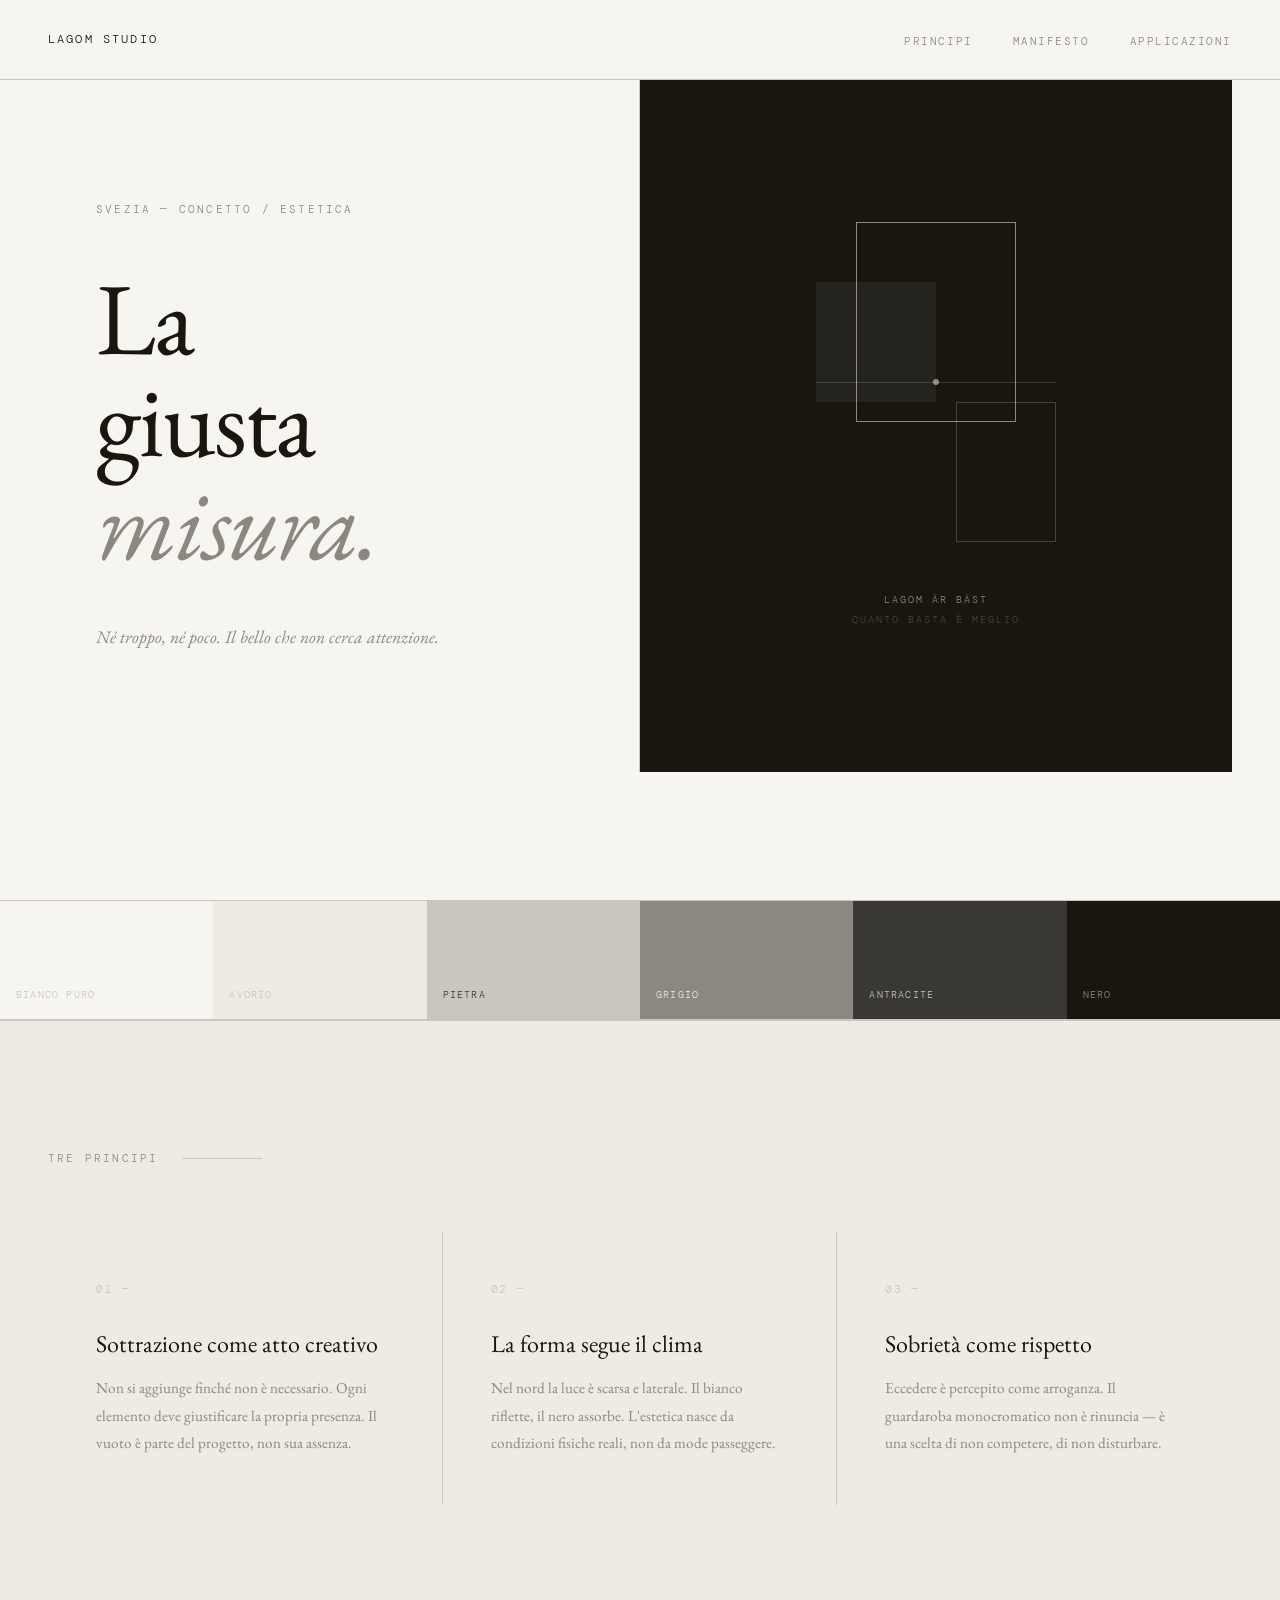
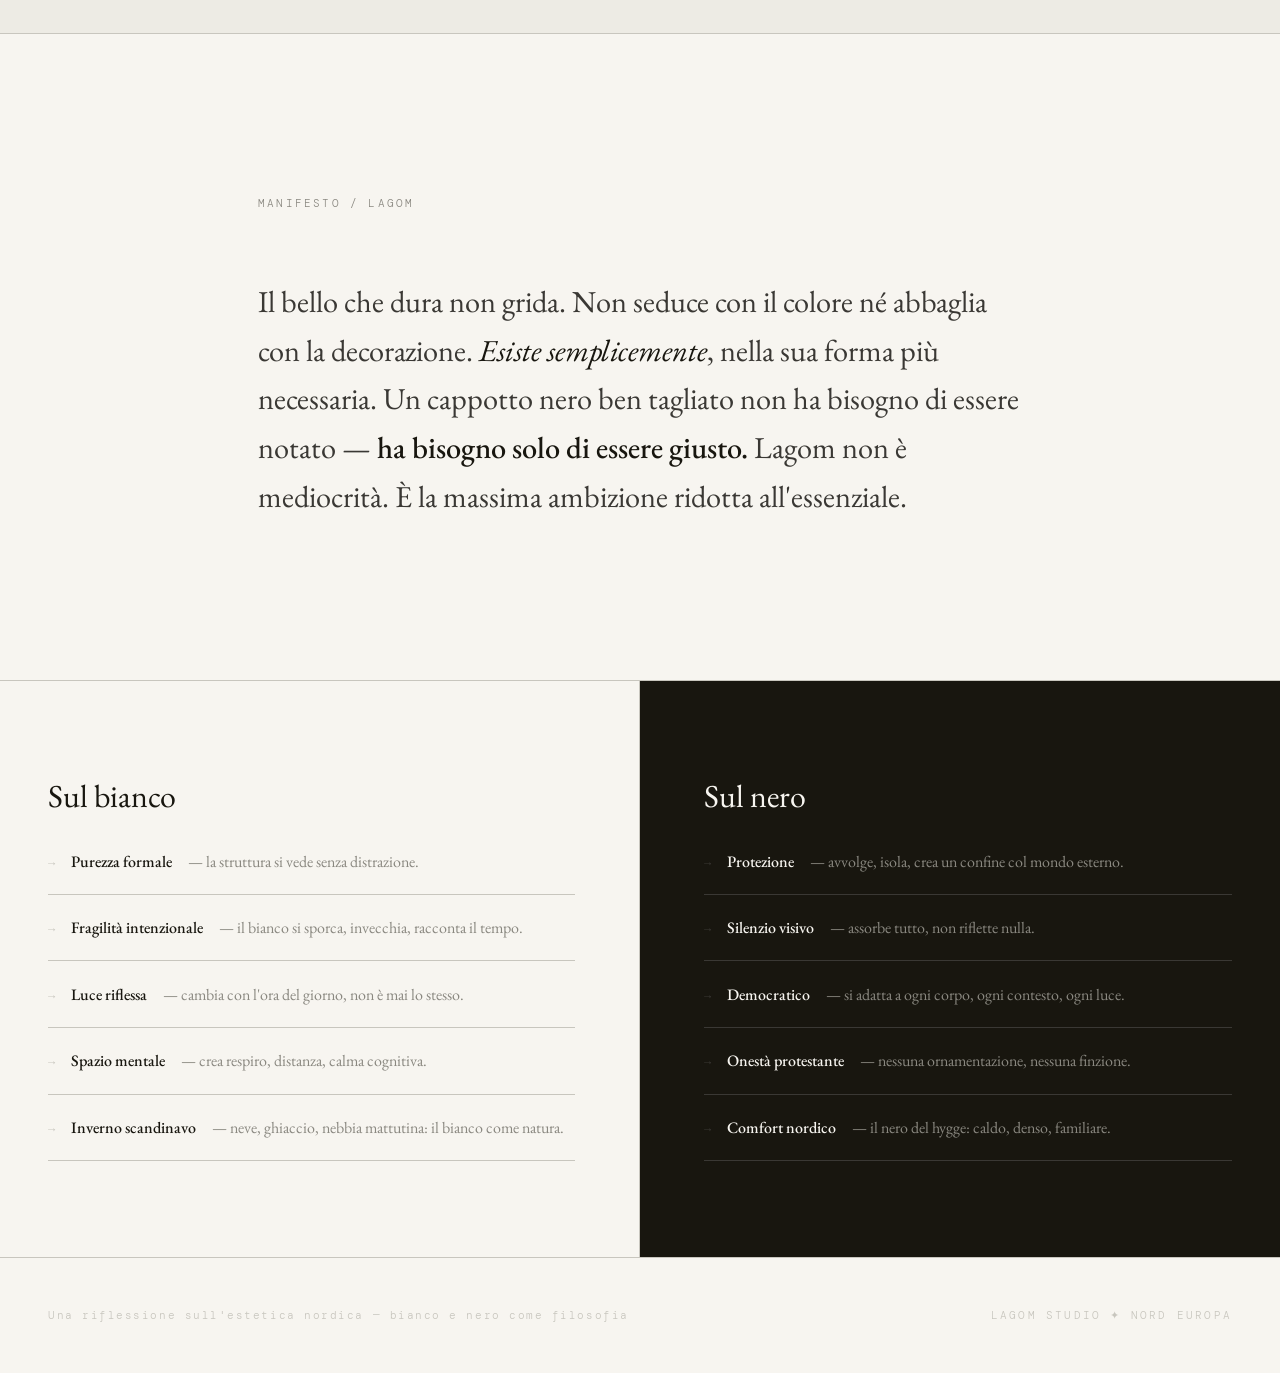
==== index.html @ 569e6249 "initial commit" ====
<!DOCTYPE html>
<html lang="sv">
<head>
  <meta charset="UTF-8">
  <meta name="viewport" content="width=device-width, initial-scale=1.0">
  <title>Lagom — Quanto basta</title>
  <link rel="preconnect" href="https://fonts.googleapis.com">
  <link rel="preconnect" href="https://fonts.gstatic.com" crossorigin>
  <link href="https://fonts.googleapis.com/css2?family=EB+Garamond:ital,wght@0,400;0,500;1,400&family=DM+Mono:wght@300;400&display=swap" rel="stylesheet">
  <link rel="stylesheet" type="text/css" href="index.css">
</head>
<body>

  <nav>
    <a href="#" class="nav-logo">Lagom Studio</a>
    <ul class="nav-links">
      <li><a href="#principi">Principi</a></li>
      <li><a href="#manifesto">Manifesto</a></li>
      <li><a href="#applicazioni">Applicazioni</a></li>
    </ul>
  </nav>

  <!-- HERO -->
  <section class="hero">
    <div class="hero-left">
      <p class="hero-label">Svezia — Concetto / Estetica</p>
      <h1 class="hero-title">
        La<br>
        giusta<br>
        <em>misura.</em>
      </h1>
      <p class="hero-subtitle">
        Né troppo, né poco. Il bello che non cerca attenzione.
      </p>
    </div>

    <div class="hero-right">
      <div class="hero-right-inner">
        <div class="geo-composition">
          <div class="geo-rect-1"></div>
          <div class="geo-rect-2"></div>
          <div class="geo-rect-3"></div>
          <div class="geo-line"></div>
          <div class="geo-dot"></div>
        </div>
        <p class="hero-quote">
          lagom är bäst<br>
          <span style="opacity:0.4">quanto basta è meglio</span>
        </p>
      </div>
    </div>
  </section>

  <!-- PALETTE -->
  <div class="palette-strip">
    <div class="palette-swatch swatch-1"><span>bianco puro</span></div>
    <div class="palette-swatch swatch-2"><span>avorio</span></div>
    <div class="palette-swatch swatch-3"><span>pietra</span></div>
    <div class="palette-swatch swatch-4"><span>grigio</span></div>
    <div class="palette-swatch swatch-5"><span>antracite</span></div>
    <div class="palette-swatch swatch-6"><span>nero</span></div>
  </div>

  <!-- PRINCIPI -->
  <section class="principi" id="principi">
    <div class="section-label">Tre principi</div>
    <div class="principi-grid">
      <div class="principio">
        <p class="principio-num">01 —</p>
        <h2 class="principio-title">Sottrazione come atto creativo</h2>
        <p class="principio-text">
          Non si aggiunge finché non è necessario. Ogni elemento deve giustificare la propria presenza.
          Il vuoto è parte del progetto, non sua assenza.
        </p>
      </div>
      <div class="principio">
        <p class="principio-num">02 —</p>
        <h2 class="principio-title">La forma segue il clima</h2>
        <p class="principio-text">
          Nel nord la luce è scarsa e laterale. Il bianco riflette, il nero assorbe.
          L'estetica nasce da condizioni fisiche reali, non da mode passeggere.
        </p>
      </div>
      <div class="principio">
        <p class="principio-num">03 —</p>
        <h2 class="principio-title">Sobrietà come rispetto</h2>
        <p class="principio-text">
          Eccedere è percepito come arroganza. Il guardaroba monocromatico non è rinuncia —
          è una scelta di non competere, di non disturbare.
        </p>
      </div>
    </div>
  </section>

  <!-- MANIFESTO -->
  <div class="manifesto" id="manifesto">
    <p class="manifesto-intro">Manifesto / Lagom</p>
    <p class="manifesto-body">
      Il bello che dura non grida. Non seduce con il colore né abbaglia con la decorazione.
      <em>Esiste semplicemente</em>, nella sua forma più necessaria. Un cappotto nero ben tagliato
      non ha bisogno di essere notato — <strong>ha bisogno solo di essere giusto.</strong>
      Lagom non è mediocrità. È la massima ambizione ridotta all'essenziale.
    </p>
  </div>

  <!-- APPLICAZIONI -->
  <div class="applicazioni" id="applicazioni">
    <div class="app-left">
      <h2 class="app-title">Sul bianco</h2>
      <ul class="app-list">
        <li><strong>Purezza formale</strong> — la struttura si vede senza distrazione.</li>
        <li><strong>Fragilità intenzionale</strong> — il bianco si sporca, invecchia, racconta il tempo.</li>
        <li><strong>Luce riflessa</strong> — cambia con l'ora del giorno, non è mai lo stesso.</li>
        <li><strong>Spazio mentale</strong> — crea respiro, distanza, calma cognitiva.</li>
        <li><strong>Inverno scandinavo</strong> — neve, ghiaccio, nebbia mattutina: il bianco come natura.</li>
      </ul>
    </div>

    <div class="app-right">
      <h2 class="app-title">Sul nero</h2>
      <ul class="app-list">
        <li><strong>Protezione</strong> — avvolge, isola, crea un confine col mondo esterno.</li>
        <li><strong>Silenzio visivo</strong> — assorbe tutto, non riflette nulla.</li>
        <li><strong>Democratico</strong> — si adatta a ogni corpo, ogni contesto, ogni luce.</li>
        <li><strong>Onestà protestante</strong> — nessuna ornamentazione, nessuna finzione.</li>
        <li><strong>Comfort nordico</strong> — il nero del hygge: caldo, denso, familiare.</li>
      </ul>
    </div>
  </div>

  <!-- FOOTER -->
  <footer>
    <span class="footer-text">Una riflessione sull'estetica nordica — bianco e nero come filosofia</span>
    <span class="footer-mark">Lagom Studio ✦ Nord Europa</span>
  </footer>

</body>
</html>
---- index.css ----
*, *::before, *::after {
  box-sizing: border-box;
  margin: 0;
  padding: 0;
}

:root {
  --white: #F7F5F0;
  --off-white: #EDEBE4;
  --light-gray: #C8C6BE;
  --mid-gray: #8A8880;
  --dark-gray: #3A3834;
  --black: #18160F;
  --serif: 'EB Garamond', Georgia, serif;
  --mono: 'DM Mono', monospace;
}

html {
  scroll-behavior: smooth;
}

body {
  background-color: var(--white);
  color: var(--black);
  font-family: var(--serif);
  font-size: 18px;
  line-height: 1.7;
  overflow-x: hidden;
}

/* ── NAVIGATION ── */
nav {
  position: fixed;
  top: 0;
  left: 0;
  right: 0;
  z-index: 100;
  display: flex;
  justify-content: space-between;
  align-items: center;
  padding: 1.5rem 3rem;
  background: var(--white);
  border-bottom: 1px solid var(--light-gray);
}

.nav-logo {
  font-family: var(--mono);
  font-size: 12px;
  font-weight: 300;
  letter-spacing: 0.18em;
  text-transform: uppercase;
  color: var(--black);
  text-decoration: none;
}

.nav-links {
  display: flex;
  gap: 2.5rem;
  list-style: none;
}

.nav-links a {
  font-family: var(--mono);
  font-size: 11px;
  font-weight: 300;
  letter-spacing: 0.14em;
  text-transform: uppercase;
  color: var(--mid-gray);
  text-decoration: none;
  transition: color 0.3s ease;
}

.nav-links a:hover {
  color: var(--black);
}

/* ── HERO ── */
.hero {
  min-height: 100vh;
  display: grid;
  grid-template-columns: 1fr 1fr;
  padding-top: 80px;
}

.hero-left {
  display: flex;
  flex-direction: column;
  justify-content: center;
  padding: 6rem 4rem 6rem 3rem;
  border-right: 1px solid var(--light-gray);
}

.hero-label {
  font-family: var(--mono);
  font-size: 11px;
  font-weight: 300;
  letter-spacing: 0.2em;
  text-transform: uppercase;
  color: var(--mid-gray);
  margin-bottom: 3rem;
}

.hero-title {
  font-size: clamp(4rem, 8vw, 7rem);
  font-weight: 400;
  line-height: 1.0;
  letter-spacing: -0.02em;
  color: var(--black);
  margin-bottom: 1rem;
}

.hero-title em {
  font-style: italic;
  color: var(--mid-gray);
}

.hero-subtitle {
  font-size: 1.1rem;
  color: var(--mid-gray);
  margin-top: 2rem;
  max-width: 360px;
  font-style: italic;
}

.hero-right {
  position: relative;
  background: var(--black);
  display: flex;
  align-items: center;
  justify-content: center;
  overflow: hidden;
}

.hero-right-inner {
  display: flex;
  flex-direction: column;
  align-items: center;
  justify-content: center;
  gap: 3rem;
  z-index: 2;
}

/* Abstract geometric composition — bianco su nero */
.geo-composition {
  position: relative;
  width: 240px;
  height: 320px;
}

.geo-rect-1 {
  position: absolute;
  top: 0; left: 40px;
  width: 160px; height: 200px;
  border: 1px solid var(--mid-gray);
}

.geo-rect-2 {
  position: absolute;
  top: 60px; left: 0;
  width: 120px; height: 120px;
  background: var(--white);
  opacity: 0.06;
}

.geo-rect-3 {
  position: absolute;
  bottom: 0; right: 0;
  width: 100px; height: 140px;
  border: 1px solid rgba(247,245,240,0.2);
}

.geo-line {
  position: absolute;
  top: 50%; left: 0; right: 0;
  height: 1px;
  background: rgba(247,245,240,0.15);
}

.geo-dot {
  position: absolute;
  top: 50%; left: 50%;
  transform: translate(-50%, -50%);
  width: 6px; height: 6px;
  border-radius: 50%;
  background: var(--white);
  opacity: 0.5;
}

.hero-quote {
  font-family: var(--mono);
  font-size: 10px;
  font-weight: 300;
  letter-spacing: 0.2em;
  text-transform: uppercase;
  color: var(--mid-gray);
  text-align: center;
  line-height: 2;
}

/* ── SECTION BASE ── */
section {
  padding: 8rem 3rem;
}

.section-label {
  font-family: var(--mono);
  font-size: 11px;
  font-weight: 300;
  letter-spacing: 0.2em;
  text-transform: uppercase;
  color: var(--mid-gray);
  margin-bottom: 4rem;
  display: flex;
  align-items: center;
  gap: 1.5rem;
}

.section-label::after {
  content: '';
  flex: 1;
  height: 1px;
  background: var(--light-gray);
  max-width: 80px;
}

/* ── PRINCIPI ── */
.principi {
  background: var(--off-white);
  border-top: 1px solid var(--light-gray);
  border-bottom: 1px solid var(--light-gray);
}

.principi-grid {
  display: grid;
  grid-template-columns: repeat(3, 1fr);
  gap: 0;
}

.principio {
  padding: 3rem;
  border-right: 1px solid var(--light-gray);
  transition: background 0.4s ease;
}

.principio:last-child {
  border-right: none;
}

.principio:hover {
  background: var(--white);
}

.principio-num {
  font-family: var(--mono);
  font-size: 11px;
  font-weight: 300;
  color: var(--light-gray);
  letter-spacing: 0.15em;
  margin-bottom: 2rem;
}

.principio-title {
  font-size: 1.5rem;
  font-weight: 400;
  color: var(--black);
  margin-bottom: 1rem;
  line-height: 1.2;
}

.principio-text {
  font-size: 0.95rem;
  color: var(--mid-gray);
  line-height: 1.8;
}

/* ── MANIFESTO ── */
.manifesto {
  max-width: 860px;
  margin: 0 auto;
  padding: 10rem 3rem;
}

.manifesto-intro {
  font-family: var(--mono);
  font-size: 11px;
  font-weight: 300;
  letter-spacing: 0.2em;
  text-transform: uppercase;
  color: var(--mid-gray);
  margin-bottom: 4rem;
}

.manifesto-body {
  font-size: clamp(1.3rem, 2.5vw, 1.9rem);
  font-weight: 400;
  line-height: 1.6;
  color: var(--dark-gray);
}

.manifesto-body em {
  font-style: italic;
  color: var(--black);
}

.manifesto-body strong {
  font-weight: 500;
  color: var(--black);
}

/* ── PALETTE STRIP ── */
.palette-strip {
  display: flex;
  height: 120px;
  border-top: 1px solid var(--light-gray);
  border-bottom: 1px solid var(--light-gray);
}

.palette-swatch {
  flex: 1;
  display: flex;
  align-items: flex-end;
  padding: 1rem;
  position: relative;
  overflow: hidden;
}

.palette-swatch span {
  font-family: var(--mono);
  font-size: 10px;
  font-weight: 300;
  letter-spacing: 0.12em;
  text-transform: uppercase;
}

.swatch-1 { background: var(--white); }
.swatch-1 span { color: var(--light-gray); }

.swatch-2 { background: var(--off-white); }
.swatch-2 span { color: var(--light-gray); }

.swatch-3 { background: var(--light-gray); }
.swatch-3 span { color: var(--dark-gray); }

.swatch-4 { background: var(--mid-gray); }
.swatch-4 span { color: var(--off-white); }

.swatch-5 { background: var(--dark-gray); }
.swatch-5 span { color: var(--light-gray); }

.swatch-6 { background: var(--black); }
.swatch-6 span { color: var(--mid-gray); }

/* ── APPLICAZIONI ── */
.applicazioni {
  display: grid;
  grid-template-columns: 1fr 1fr;
  gap: 0;
  border-top: 1px solid var(--light-gray);
}

.app-left {
  padding: 6rem 4rem 6rem 3rem;
  border-right: 1px solid var(--light-gray);
}

.app-right {
  padding: 6rem 3rem 6rem 4rem;
  background: var(--black);
  color: var(--white);
}

.app-title {
  font-size: 2rem;
  font-weight: 400;
  margin-bottom: 2rem;
  line-height: 1.2;
}

.app-right .app-title {
  color: var(--white);
}

.app-list {
  list-style: none;
  display: flex;
  flex-direction: column;
  gap: 1.2rem;
}

.app-list li {
  display: flex;
  align-items: baseline;
  gap: 1rem;
  font-size: 1rem;
  color: var(--mid-gray);
  padding-bottom: 1.2rem;
  border-bottom: 1px solid var(--light-gray);
}

.app-right .app-list li {
  color: var(--mid-gray);
  border-bottom-color: var(--dark-gray);
}

.app-list li::before {
  content: '→';
  font-family: var(--mono);
  font-size: 12px;
  font-weight: 300;
  color: var(--light-gray);
  flex-shrink: 0;
}

.app-right .app-list li::before {
  color: var(--dark-gray);
}

.app-list li strong {
  color: var(--black);
  font-weight: 500;
}

.app-right .app-list li strong {
  color: var(--white);
}

/* ── FOOTER ── */
footer {
  padding: 3rem;
  border-top: 1px solid var(--light-gray);
  display: flex;
  justify-content: space-between;
  align-items: center;
}

.footer-text {
  font-family: var(--mono);
  font-size: 11px;
  font-weight: 300;
  letter-spacing: 0.14em;
  color: var(--light-gray);
}

.footer-mark {
  font-family: var(--mono);
  font-size: 11px;
  font-weight: 300;
  letter-spacing: 0.2em;
  text-transform: uppercase;
  color: var(--light-gray);
}

/* ── ANIMAZIONI ── */
@keyframes fadeUp {
  from { opacity: 0; transform: translateY(24px); }
  to   { opacity: 1; transform: translateY(0); }
}

.hero-label   { animation: fadeUp 0.8s ease both; animation-delay: 0.1s; }
.hero-title   { animation: fadeUp 0.8s ease both; animation-delay: 0.25s; }
.hero-subtitle{ animation: fadeUp 0.8s ease both; animation-delay: 0.4s; }
.geo-composition { animation: fadeUp 1s ease both; animation-delay: 0.3s; }
.hero-quote   { animation: fadeUp 0.8s ease both; animation-delay: 0.5s; }

/* ── RESPONSIVE ── */
@media (max-width: 768px) {
  nav { padding: 1.2rem 1.5rem; }
  .nav-links { display: none; }
  .hero { grid-template-columns: 1fr; min-height: auto; }
  .hero-left { padding: 4rem 1.5rem; border-right: none; border-bottom: 1px solid var(--light-gray); }
  .hero-right { min-height: 50vh; }
  .principi-grid { grid-template-columns: 1fr; }
  .principio { border-right: none; border-bottom: 1px solid var(--light-gray); }
  .applicazioni { grid-template-columns: 1fr; }
  .app-left { border-right: none; border-bottom: 1px solid var(--dark-gray); padding: 4rem 1.5rem; }
  .app-right { padding: 4rem 1.5rem; }
  section { padding: 5rem 1.5rem; }
  .manifesto { padding: 6rem 1.5rem; }
  footer { flex-direction: column; gap: 1rem; text-align: center; padding: 2rem 1.5rem; }
}
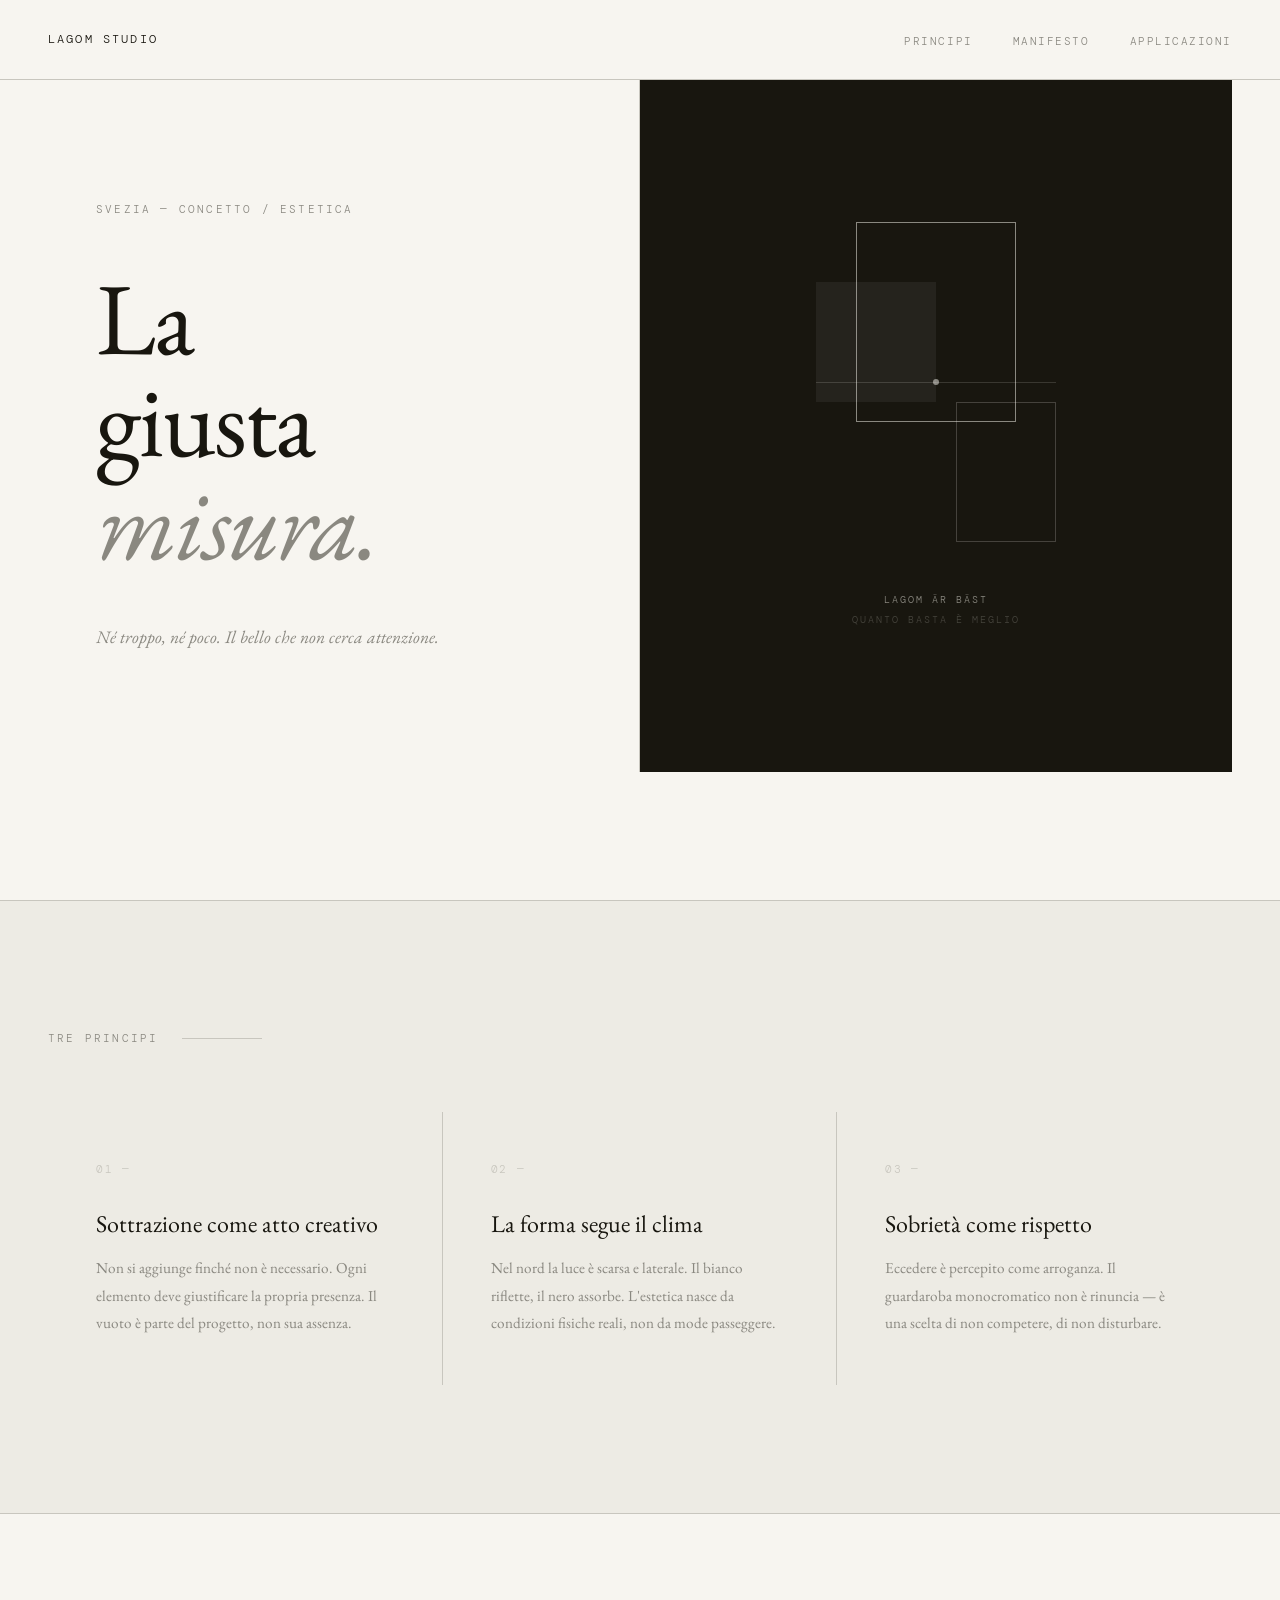
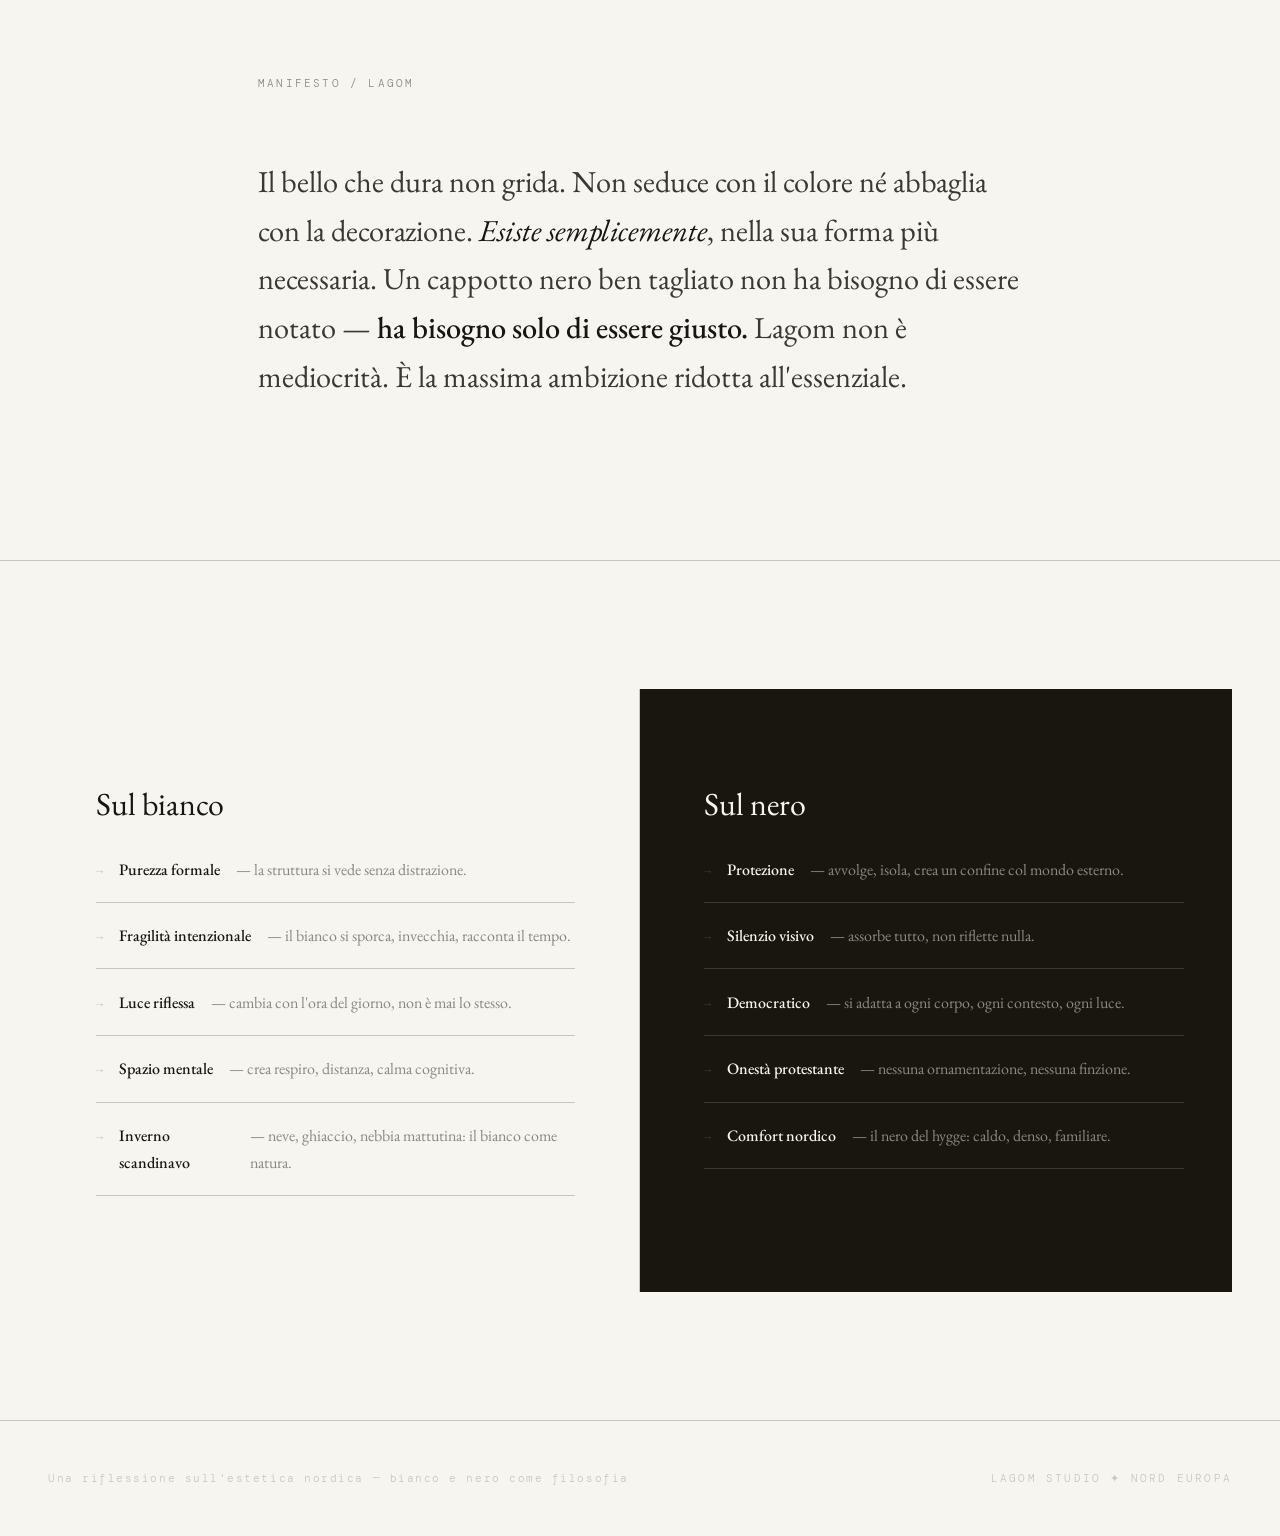
==== commit 6a5b5498: "add semantic tags" ====
--- a/index.html
+++ b/index.html
@@ -10,7 +10,7 @@
   <link rel="stylesheet" type="text/css" href="index.css">
 </head>
 <body>
-
+  <!-- navigation -->
   <nav>
     <a href="#" class="nav-logo">Lagom Studio</a>
     <ul class="nav-links">
@@ -20,113 +20,105 @@
     </ul>
   </nav>
 
-  <!-- HERO -->
-  <section class="hero">
-    <div class="hero-left">
-      <p class="hero-label">Svezia — Concetto / Estetica</p>
-      <h1 class="hero-title">
-        La<br>
-        giusta<br>
-        <em>misura.</em>
-      </h1>
-      <p class="hero-subtitle">
-        Né troppo, né poco. Il bello che non cerca attenzione.
-      </p>
-    </div>
-
-    <div class="hero-right">
-      <div class="hero-right-inner">
-        <div class="geo-composition">
-          <div class="geo-rect-1"></div>
-          <div class="geo-rect-2"></div>
-          <div class="geo-rect-3"></div>
-          <div class="geo-line"></div>
-          <div class="geo-dot"></div>
-        </div>
-        <p class="hero-quote">
-          lagom är bäst<br>
-          <span style="opacity:0.4">quanto basta è meglio</span>
+  <main>
+    <!-- hero -->
+    <section class="hero">
+      <div class="hero-left">
+        <p class="hero-label">Svezia — Concetto / Estetica</p>
+        <h1 class="hero-title">
+          La<br>
+          giusta<br>
+          <em>misura.</em>
+        </h1>
+        <p class="hero-subtitle">
+          Né troppo, né poco. Il bello che non cerca attenzione.
         </p>
       </div>
-    </div>
-  </section>
 
-  <!-- PALETTE -->
-  <div class="palette-strip">
-    <div class="palette-swatch swatch-1"><span>bianco puro</span></div>
-    <div class="palette-swatch swatch-2"><span>avorio</span></div>
-    <div class="palette-swatch swatch-3"><span>pietra</span></div>
-    <div class="palette-swatch swatch-4"><span>grigio</span></div>
-    <div class="palette-swatch swatch-5"><span>antracite</span></div>
-    <div class="palette-swatch swatch-6"><span>nero</span></div>
-  </div>
+      <div class="hero-right">
+        <div class="hero-right-inner">
+          <div class="geo-composition">
+            <div class="geo-rect-1"></div>
+            <div class="geo-rect-2"></div>
+            <div class="geo-rect-3"></div>
+            <div class="geo-line"></div>
+            <div class="geo-dot"></div>
+          </div>
+          <p class="hero-quote">
+            lagom är bäst<br>
+            <span style="opacity:0.4">quanto basta è meglio</span>
+          </p>
+        </div>
+      </div>
+    </section>
 
-  <!-- PRINCIPI -->
-  <section class="principi" id="principi">
-    <div class="section-label">Tre principi</div>
-    <div class="principi-grid">
-      <div class="principio">
-        <p class="principio-num">01 —</p>
-        <h2 class="principio-title">Sottrazione come atto creativo</h2>
-        <p class="principio-text">
-          Non si aggiunge finché non è necessario. Ogni elemento deve giustificare la propria presenza.
-          Il vuoto è parte del progetto, non sua assenza.
-        </p>
+    <!-- PRINCIPI -->
+    <section class="principi" id="principi">
+      <div class="section-label">Tre principi</div>
+      <div class="principi-grid">
+        <div class="principio">
+          <p class="principio-num">01 —</p>
+          <h2 class="principio-title">Sottrazione come atto creativo</h2>
+          <p class="principio-text">
+            Non si aggiunge finché non è necessario. Ogni elemento deve giustificare la propria presenza.
+            Il vuoto è parte del progetto, non sua assenza.
+          </p>
+        </div>
+        <div class="principio">
+          <p class="principio-num">02 —</p>
+          <h2 class="principio-title">La forma segue il clima</h2>
+          <p class="principio-text">
+            Nel nord la luce è scarsa e laterale. Il bianco riflette, il nero assorbe.
+            L'estetica nasce da condizioni fisiche reali, non da mode passeggere.
+          </p>
+        </div>
+        <div class="principio">
+          <p class="principio-num">03 —</p>
+          <h2 class="principio-title">Sobrietà come rispetto</h2>
+          <p class="principio-text">
+            Eccedere è percepito come arroganza. Il guardaroba monocromatico non è rinuncia —
+            è una scelta di non competere, di non disturbare.
+          </p>
+        </div>
       </div>
-      <div class="principio">
-        <p class="principio-num">02 —</p>
-        <h2 class="principio-title">La forma segue il clima</h2>
-        <p class="principio-text">
-          Nel nord la luce è scarsa e laterale. Il bianco riflette, il nero assorbe.
-          L'estetica nasce da condizioni fisiche reali, non da mode passeggere.
-        </p>
+    </section>
+
+    <!-- MANIFESTO -->
+    <section class="manifesto" id="manifesto">
+      <p class="manifesto-intro">Manifesto / Lagom</p>
+      <p class="manifesto-body">
+        Il bello che dura non grida. Non seduce con il colore né abbaglia con la decorazione.
+        <em>Esiste semplicemente</em>, nella sua forma più necessaria. Un cappotto nero ben tagliato
+        non ha bisogno di essere notato — <strong>ha bisogno solo di essere giusto.</strong>
+        Lagom non è mediocrità. È la massima ambizione ridotta all'essenziale.
+      </p>
+    </section>
+
+    <!-- APPLICAZIONI -->
+    <section class="applicazioni" id="applicazioni">
+      <div class="app-left">
+        <h2 class="app-title">Sul bianco</h2>
+        <ul class="app-list">
+          <li><strong>Purezza formale</strong> — la struttura si vede senza distrazione.</li>
+          <li><strong>Fragilità intenzionale</strong> — il bianco si sporca, invecchia, racconta il tempo.</li>
+          <li><strong>Luce riflessa</strong> — cambia con l'ora del giorno, non è mai lo stesso.</li>
+          <li><strong>Spazio mentale</strong> — crea respiro, distanza, calma cognitiva.</li>
+          <li><strong>Inverno scandinavo</strong> — neve, ghiaccio, nebbia mattutina: il bianco come natura.</li>
+        </ul>
       </div>
-      <div class="principio">
-        <p class="principio-num">03 —</p>
-        <h2 class="principio-title">Sobrietà come rispetto</h2>
-        <p class="principio-text">
-          Eccedere è percepito come arroganza. Il guardaroba monocromatico non è rinuncia —
-          è una scelta di non competere, di non disturbare.
-        </p>
+
+      <div class="app-right">
+        <h2 class="app-title">Sul nero</h2>
+        <ul class="app-list">
+          <li><strong>Protezione</strong> — avvolge, isola, crea un confine col mondo esterno.</li>
+          <li><strong>Silenzio visivo</strong> — assorbe tutto, non riflette nulla.</li>
+          <li><strong>Democratico</strong> — si adatta a ogni corpo, ogni contesto, ogni luce.</li>
+          <li><strong>Onestà protestante</strong> — nessuna ornamentazione, nessuna finzione.</li>
+          <li><strong>Comfort nordico</strong> — il nero del hygge: caldo, denso, familiare.</li>
+        </ul>
       </div>
-    </div>
-  </section>
-
-  <!-- MANIFESTO -->
-  <div class="manifesto" id="manifesto">
-    <p class="manifesto-intro">Manifesto / Lagom</p>
-    <p class="manifesto-body">
-      Il bello che dura non grida. Non seduce con il colore né abbaglia con la decorazione.
-      <em>Esiste semplicemente</em>, nella sua forma più necessaria. Un cappotto nero ben tagliato
-      non ha bisogno di essere notato — <strong>ha bisogno solo di essere giusto.</strong>
-      Lagom non è mediocrità. È la massima ambizione ridotta all'essenziale.
-    </p>
-  </div>
-
-  <!-- APPLICAZIONI -->
-  <div class="applicazioni" id="applicazioni">
-    <div class="app-left">
-      <h2 class="app-title">Sul bianco</h2>
-      <ul class="app-list">
-        <li><strong>Purezza formale</strong> — la struttura si vede senza distrazione.</li>
-        <li><strong>Fragilità intenzionale</strong> — il bianco si sporca, invecchia, racconta il tempo.</li>
-        <li><strong>Luce riflessa</strong> — cambia con l'ora del giorno, non è mai lo stesso.</li>
-        <li><strong>Spazio mentale</strong> — crea respiro, distanza, calma cognitiva.</li>
-        <li><strong>Inverno scandinavo</strong> — neve, ghiaccio, nebbia mattutina: il bianco come natura.</li>
-      </ul>
-    </div>
-
-    <div class="app-right">
-      <h2 class="app-title">Sul nero</h2>
-      <ul class="app-list">
-        <li><strong>Protezione</strong> — avvolge, isola, crea un confine col mondo esterno.</li>
-        <li><strong>Silenzio visivo</strong> — assorbe tutto, non riflette nulla.</li>
-        <li><strong>Democratico</strong> — si adatta a ogni corpo, ogni contesto, ogni luce.</li>
-        <li><strong>Onestà protestante</strong> — nessuna ornamentazione, nessuna finzione.</li>
-        <li><strong>Comfort nordico</strong> — il nero del hygge: caldo, denso, familiare.</li>
-      </ul>
-    </div>
-  </div>
+    </section>
+  </main>
 
   <!-- FOOTER -->
   <footer>
--- a/index.css
+++ b/index.css
@@ -307,48 +307,6 @@
   color: var(--black);
 }
 
-/* ── PALETTE STRIP ── */
-.palette-strip {
-  display: flex;
-  height: 120px;
-  border-top: 1px solid var(--light-gray);
-  border-bottom: 1px solid var(--light-gray);
-}
-
-.palette-swatch {
-  flex: 1;
-  display: flex;
-  align-items: flex-end;
-  padding: 1rem;
-  position: relative;
-  overflow: hidden;
-}
-
-.palette-swatch span {
-  font-family: var(--mono);
-  font-size: 10px;
-  font-weight: 300;
-  letter-spacing: 0.12em;
-  text-transform: uppercase;
-}
-
-.swatch-1 { background: var(--white); }
-.swatch-1 span { color: var(--light-gray); }
-
-.swatch-2 { background: var(--off-white); }
-.swatch-2 span { color: var(--light-gray); }
-
-.swatch-3 { background: var(--light-gray); }
-.swatch-3 span { color: var(--dark-gray); }
-
-.swatch-4 { background: var(--mid-gray); }
-.swatch-4 span { color: var(--off-white); }
-
-.swatch-5 { background: var(--dark-gray); }
-.swatch-5 span { color: var(--light-gray); }
-
-.swatch-6 { background: var(--black); }
-.swatch-6 span { color: var(--mid-gray); }
 
 /* ── APPLICAZIONI ── */
 .applicazioni {
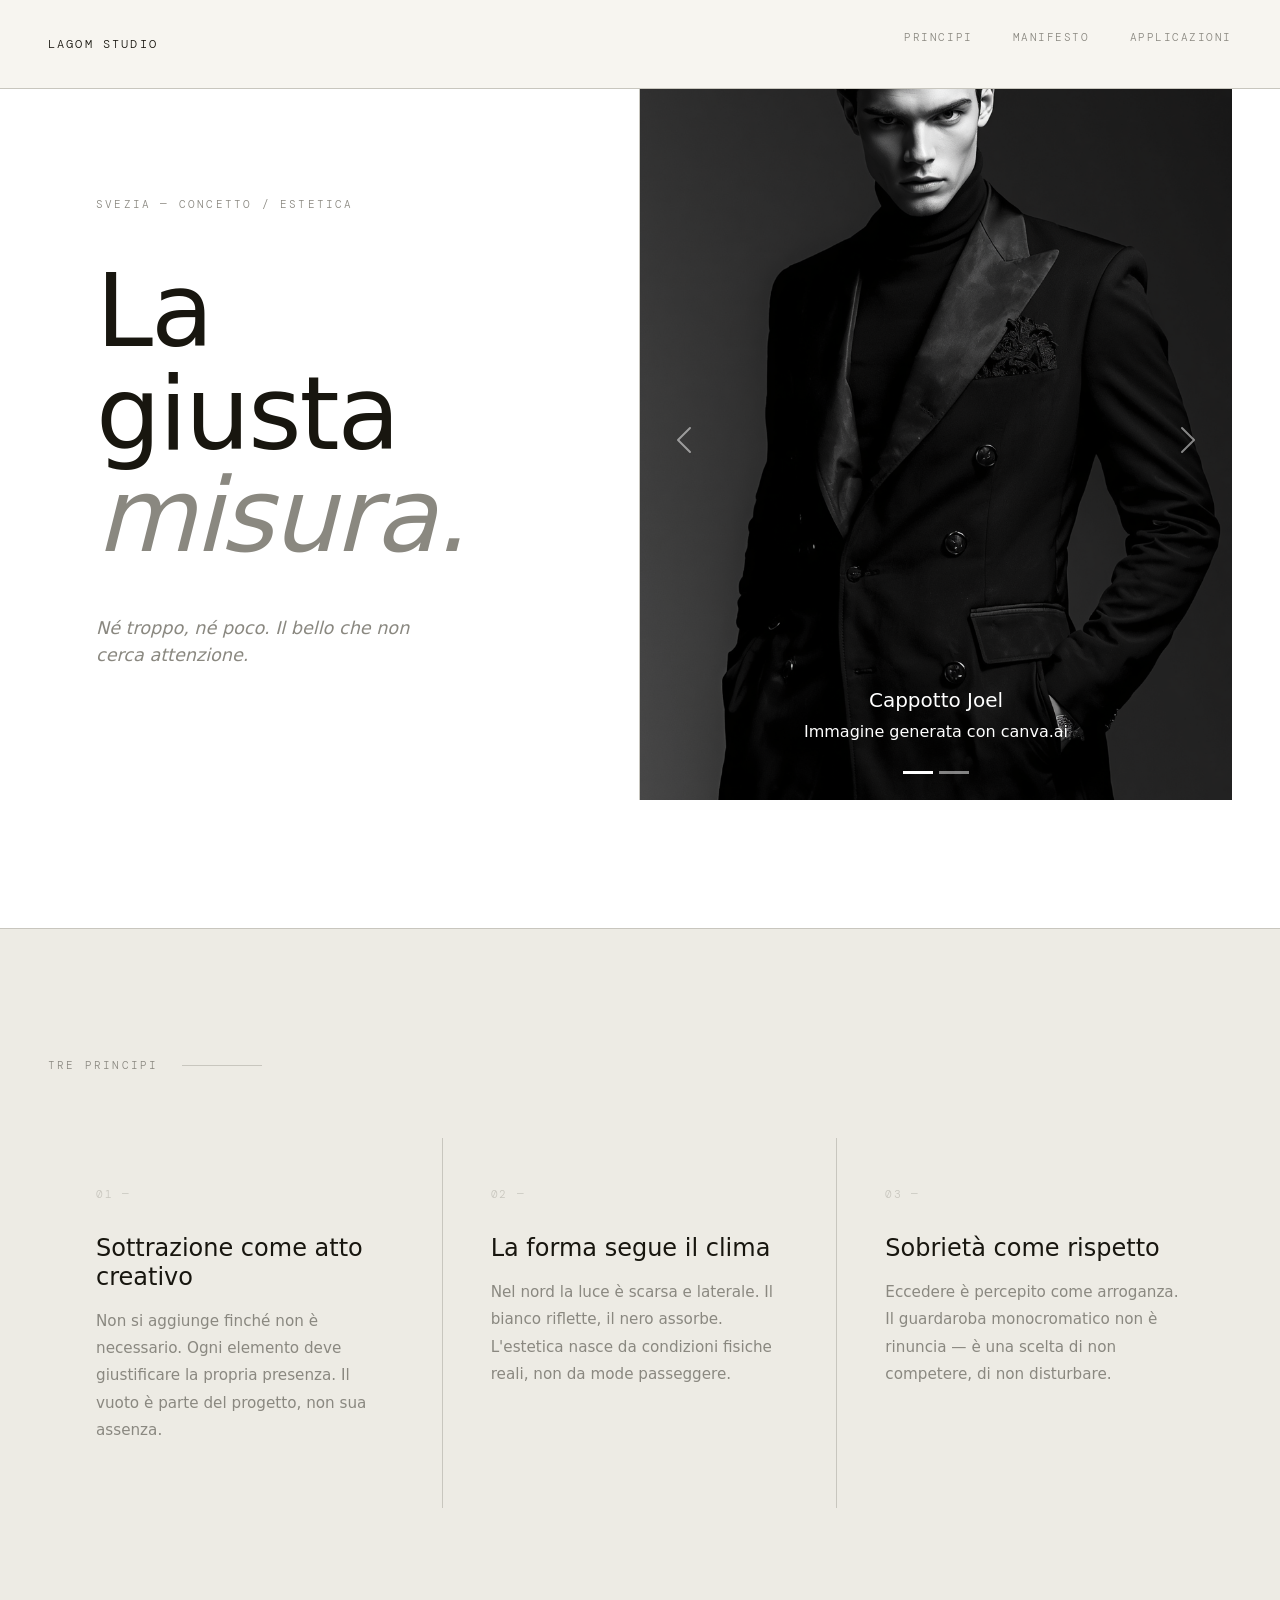
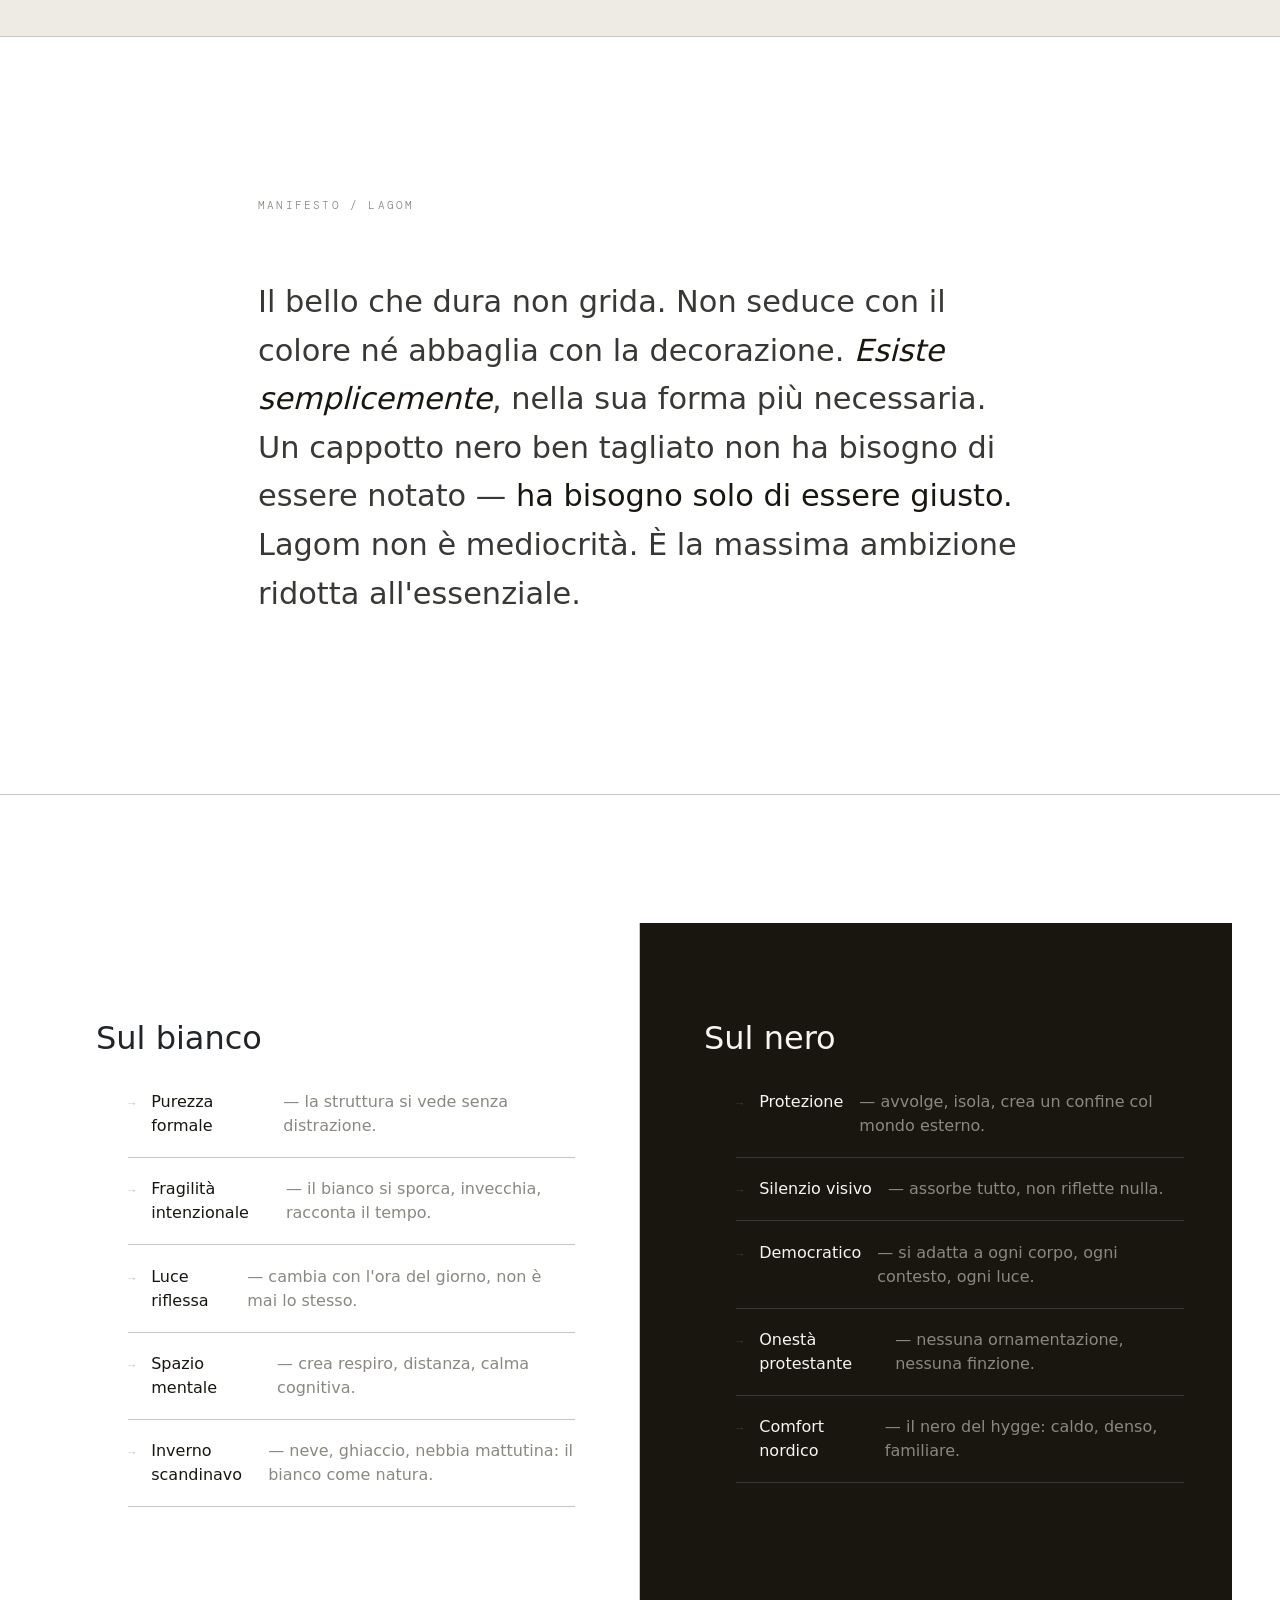
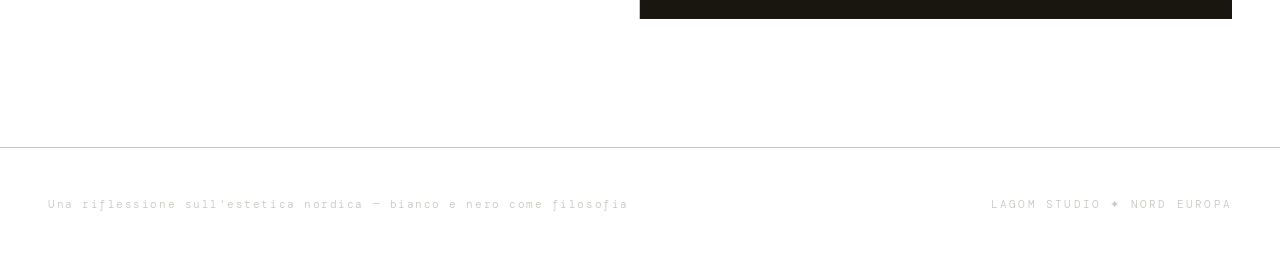
==== commit 26a4357b: "add images as carousel" ====
--- a/index.html
+++ b/index.html
@@ -1,5 +1,5 @@
 <!DOCTYPE html>
-<html lang="sv">
+<html lang="it">
 <head>
   <meta charset="UTF-8">
   <meta name="viewport" content="width=device-width, initial-scale=1.0">
@@ -8,6 +8,7 @@
   <link rel="preconnect" href="https://fonts.gstatic.com" crossorigin>
   <link href="https://fonts.googleapis.com/css2?family=EB+Garamond:ital,wght@0,400;0,500;1,400&family=DM+Mono:wght@300;400&display=swap" rel="stylesheet">
   <link rel="stylesheet" type="text/css" href="index.css">
+  <link href="https://cdn.jsdelivr.net/npm/bootstrap@5.3.8/dist/css/bootstrap.min.css" rel="stylesheet" integrity="sha384-sRIl4kxILFvY47J16cr9ZwB07vP4J8+LH7qKQnuqkuIAvNWLzeN8tE5YBujZqJLB" crossorigin="anonymous">
 </head>
 <body>
   <!-- navigation -->
@@ -35,21 +36,37 @@
         </p>
       </div>
 
-      <div class="hero-right">
-        <div class="hero-right-inner">
-          <div class="geo-composition">
-            <div class="geo-rect-1"></div>
-            <div class="geo-rect-2"></div>
-            <div class="geo-rect-3"></div>
-            <div class="geo-line"></div>
-            <div class="geo-dot"></div>
+      <div id="carouselExampleCaptions" class="carousel slide">
+        <div class="carousel-indicators">
+          <button type="button" data-bs-target="#carouselExampleCaptions" data-bs-slide-to="0" class="active" aria-current="true" aria-label="Cappotto Joel"></button>
+          <button type="button" data-bs-target="#carouselExampleCaptions" data-bs-slide-to="1" aria-label="Cappotto Joanna"></button>
+        </div>
+        <div class="carousel-inner">
+          <div class="carousel-item active">
+            <img lang="en" src="imgs/canva_ai_male_bw.png" class="d-block w-100" alt="Male model dressed in high fashion. Black dna white picture.">
+            <div class="carousel-caption d-none d-md-block">
+              <h5>Cappotto Joel</h5>
+              <p>Immagine generata con canva.ai</p>
+            </div>
           </div>
-          <p class="hero-quote">
-            lagom är bäst<br>
-            <span style="opacity:0.4">quanto basta è meglio</span>
-          </p>
+          <div class="carousel-item">
+            <img lang="en" src="imgs/canva_ai_female_bw.png" class="d-block w-100" alt="Female model dressed in high fashion. Black and white picture.">
+            <div class="carousel-caption d-none d-md-block">
+              <h5>Cappotto Joanna</h5>
+              <p>Immagine generate con canva.ai</p>
+            </div>
+          </div>
         </div>
+        <button class="carousel-control-prev" type="button" data-bs-target="#carouselExampleCaptions" data-bs-slide="prev">
+          <span class="carousel-control-prev-icon" aria-hidden="true"></span>
+          <span class="visually-hidden">Precedente</span>
+        </button>
+        <button class="carousel-control-next" type="button" data-bs-target="#carouselExampleCaptions" data-bs-slide="next">
+          <span class="carousel-control-next-icon" aria-hidden="true"></span>
+          <span class="visually-hidden">Successivo</span>
+        </button>
       </div>
+
     </section>
 
     <!-- PRINCIPI -->
@@ -126,5 +143,6 @@
     <span class="footer-mark">Lagom Studio ✦ Nord Europa</span>
   </footer>
 
+  <script src="https://cdn.jsdelivr.net/npm/bootstrap@5.3.8/dist/js/bootstrap.bundle.min.js" integrity="sha384-FKyoEForCGlyvwx9Hj09JcYn3nv7wiPVlz7YYwJrWVcXK/BmnVDxM+D2scQbITxI" crossorigin="anonymous"></script>
 </body>
 </html>
--- a/index.css
+++ b/index.css
@@ -122,80 +122,12 @@
   font-style: italic;
 }
 
-.hero-right {
-  position: relative;
-  background: var(--black);
-  display: flex;
-  align-items: center;
-  justify-content: center;
-  overflow: hidden;
-}
-
-.hero-right-inner {
-  display: flex;
-  flex-direction: column;
-  align-items: center;
-  justify-content: center;
-  gap: 3rem;
-  z-index: 2;
-}
-
-/* Abstract geometric composition — bianco su nero */
-.geo-composition {
-  position: relative;
-  width: 240px;
-  height: 320px;
-}
-
-.geo-rect-1 {
-  position: absolute;
-  top: 0; left: 40px;
-  width: 160px; height: 200px;
-  border: 1px solid var(--mid-gray);
-}
-
-.geo-rect-2 {
-  position: absolute;
-  top: 60px; left: 0;
-  width: 120px; height: 120px;
-  background: var(--white);
-  opacity: 0.06;
-}
-
-.geo-rect-3 {
-  position: absolute;
-  bottom: 0; right: 0;
-  width: 100px; height: 140px;
-  border: 1px solid rgba(247,245,240,0.2);
-}
-
-.geo-line {
-  position: absolute;
-  top: 50%; left: 0; right: 0;
-  height: 1px;
-  background: rgba(247,245,240,0.15);
-}
-
-.geo-dot {
-  position: absolute;
-  top: 50%; left: 50%;
-  transform: translate(-50%, -50%);
-  width: 6px; height: 6px;
-  border-radius: 50%;
-  background: var(--white);
-  opacity: 0.5;
-}
-
-.hero-quote {
-  font-family: var(--mono);
-  font-size: 10px;
-  font-weight: 300;
-  letter-spacing: 0.2em;
-  text-transform: uppercase;
-  color: var(--mid-gray);
-  text-align: center;
-  line-height: 2;
-}
+.carousel-item img {
+  height: 80vh;
+  object-fit: cover;
+}
+
+
 
 /* ── SECTION BASE ── */
 section {
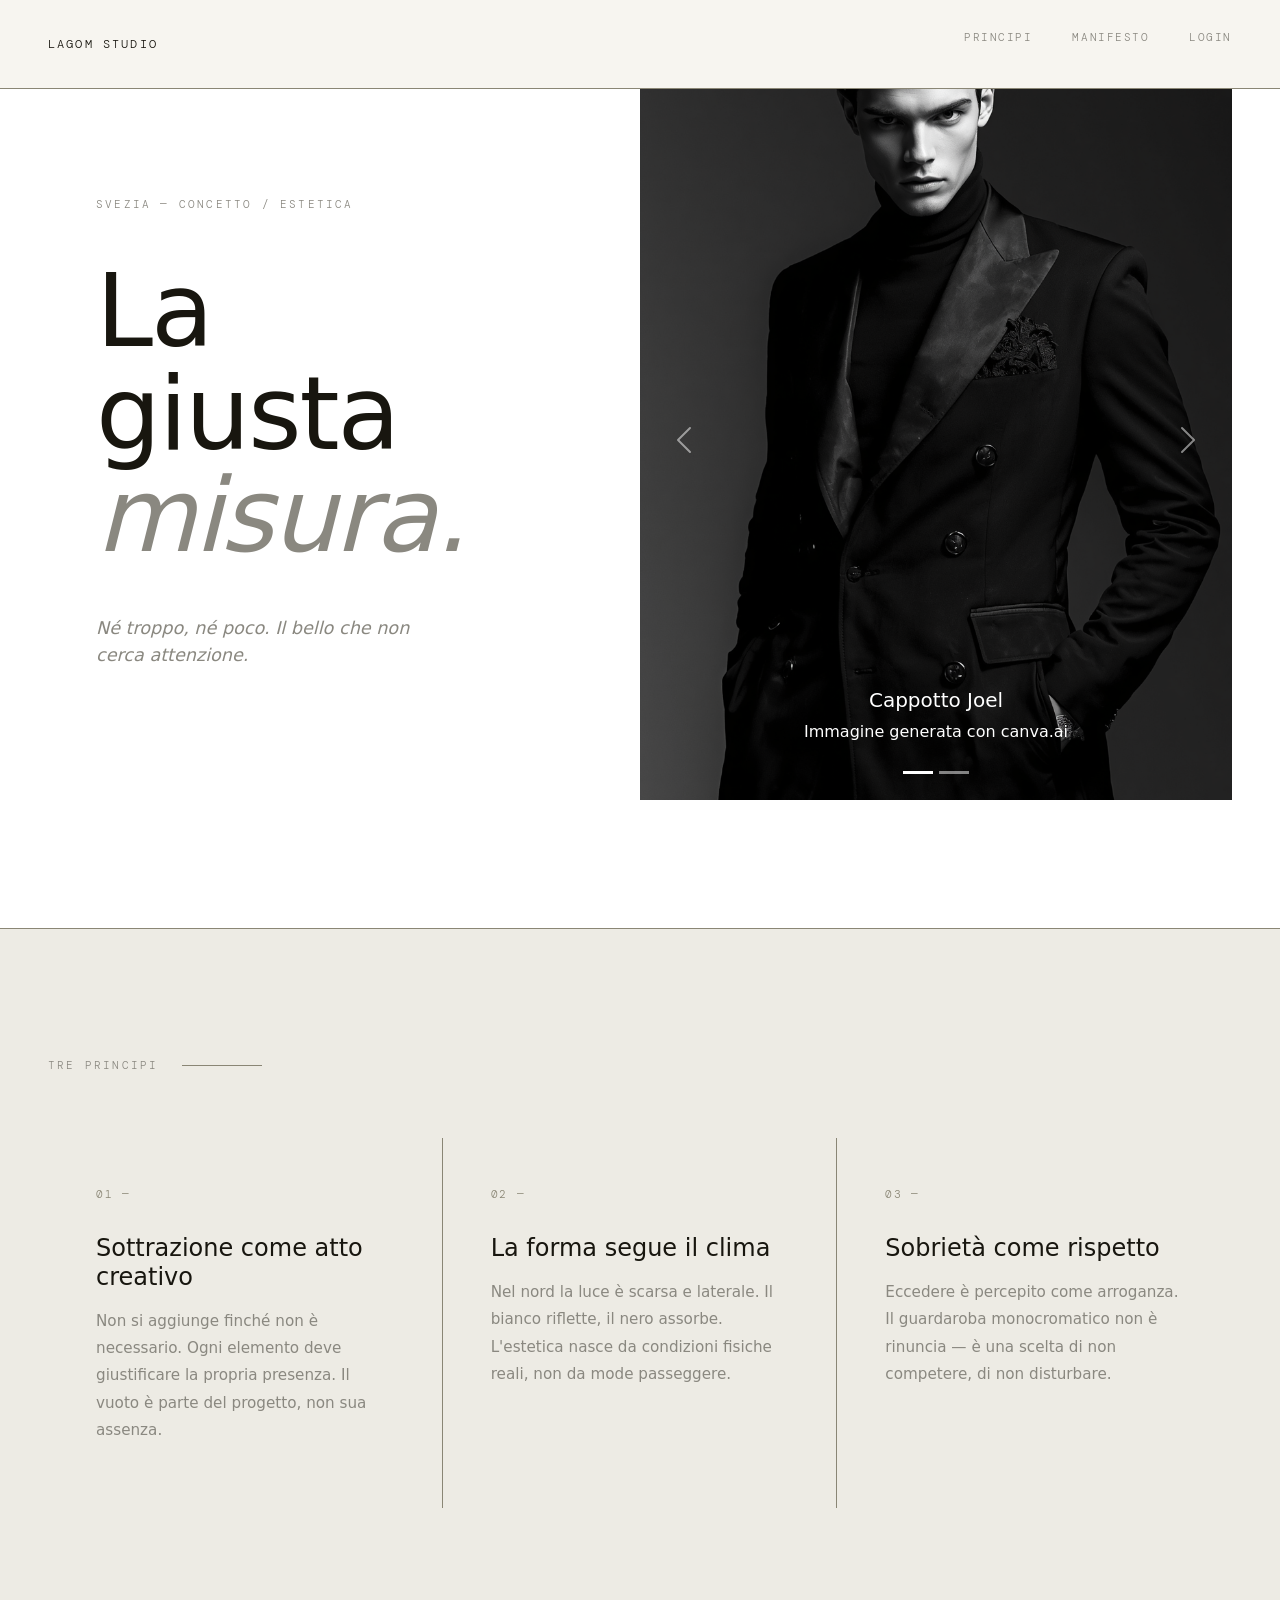
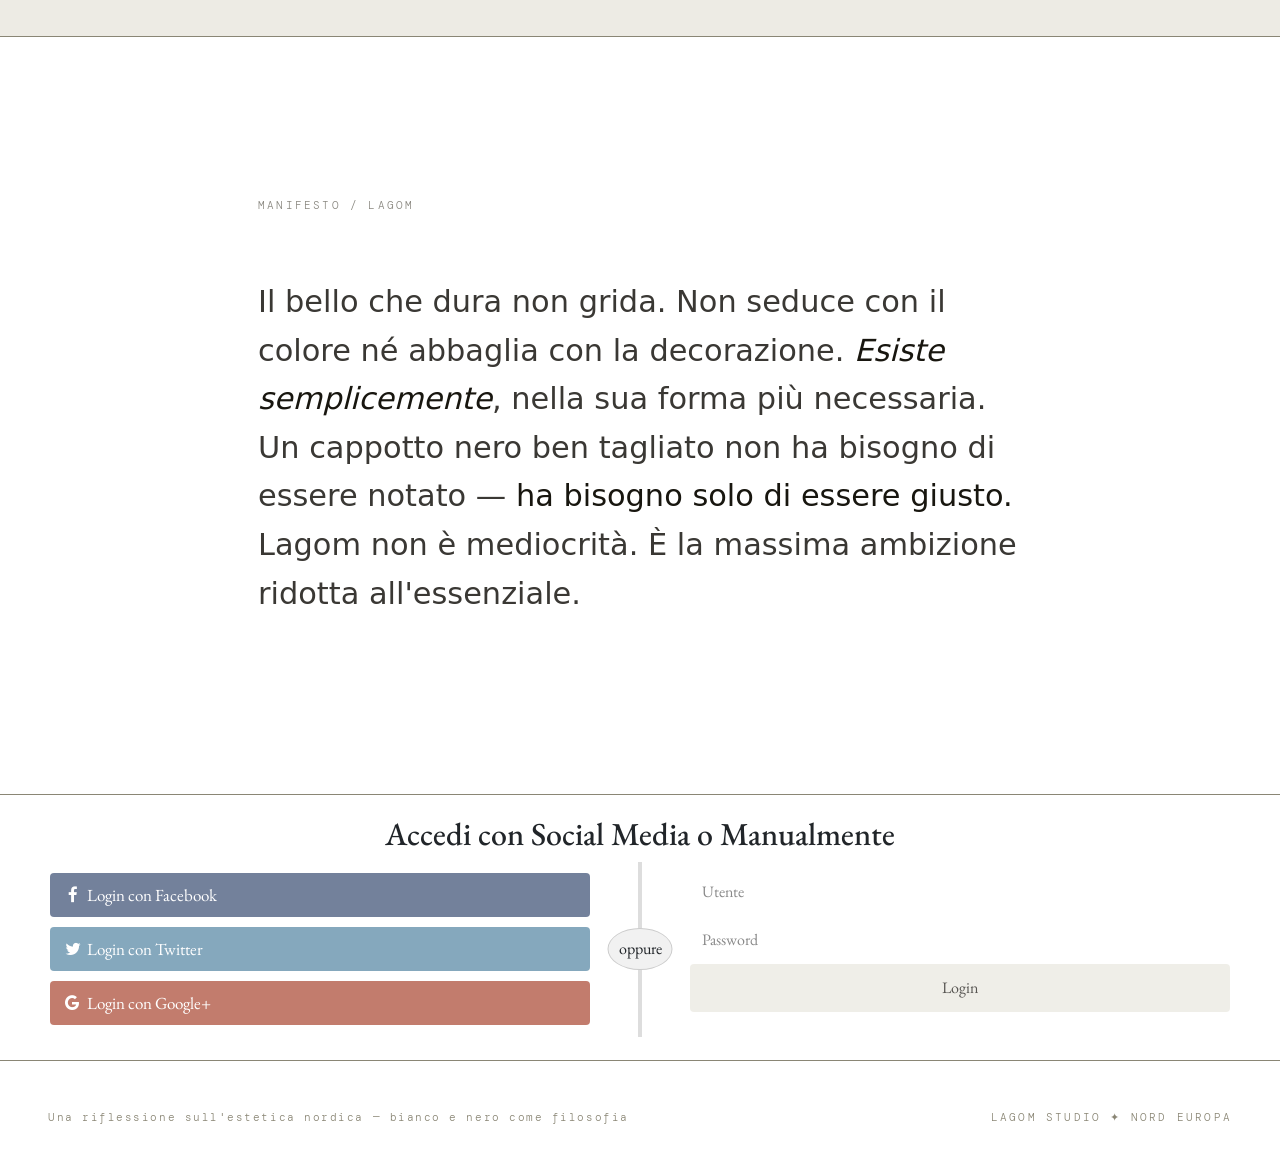
==== commit 173edba6: "add section login" ====
--- a/index.html
+++ b/index.html
@@ -9,6 +9,7 @@
   <link href="https://fonts.googleapis.com/css2?family=EB+Garamond:ital,wght@0,400;0,500;1,400&family=DM+Mono:wght@300;400&display=swap" rel="stylesheet">
   <link rel="stylesheet" type="text/css" href="index.css">
   <link href="https://cdn.jsdelivr.net/npm/bootstrap@5.3.8/dist/css/bootstrap.min.css" rel="stylesheet" integrity="sha384-sRIl4kxILFvY47J16cr9ZwB07vP4J8+LH7qKQnuqkuIAvNWLzeN8tE5YBujZqJLB" crossorigin="anonymous">
+  <link rel="stylesheet" href="https://cdnjs.cloudflare.com/ajax/libs/font-awesome/4.7.0/css/font-awesome.min.css">
 </head>
 <body>
   <!-- navigation -->
@@ -17,7 +18,7 @@
     <ul class="nav-links">
       <li><a href="#principi">Principi</a></li>
       <li><a href="#manifesto">Manifesto</a></li>
-      <li><a href="#applicazioni">Applicazioni</a></li>
+      <li><a href="#login">Login</a></li>
     </ul>
   </nav>
 
@@ -112,28 +113,38 @@
     </section>
 
     <!-- APPLICAZIONI -->
-    <section class="applicazioni" id="applicazioni">
-      <div class="app-left">
-        <h2 class="app-title">Sul bianco</h2>
-        <ul class="app-list">
-          <li><strong>Purezza formale</strong> — la struttura si vede senza distrazione.</li>
-          <li><strong>Fragilità intenzionale</strong> — il bianco si sporca, invecchia, racconta il tempo.</li>
-          <li><strong>Luce riflessa</strong> — cambia con l'ora del giorno, non è mai lo stesso.</li>
-          <li><strong>Spazio mentale</strong> — crea respiro, distanza, calma cognitiva.</li>
-          <li><strong>Inverno scandinavo</strong> — neve, ghiaccio, nebbia mattutina: il bianco come natura.</li>
-        </ul>
-      </div>
+    <section class="login-section" id="login">
+      <form action="" method="post">
+        <div class="login-row">
+          <h2 style="text-align:center">Accedi con Social Media o Manualmente</h2>
+          <div class="vl">
+            <span class="vl-innertext">oppure</span>
+          </div>
 
-      <div class="app-right">
-        <h2 class="app-title">Sul nero</h2>
-        <ul class="app-list">
-          <li><strong>Protezione</strong> — avvolge, isola, crea un confine col mondo esterno.</li>
-          <li><strong>Silenzio visivo</strong> — assorbe tutto, non riflette nulla.</li>
-          <li><strong>Democratico</strong> — si adatta a ogni corpo, ogni contesto, ogni luce.</li>
-          <li><strong>Onestà protestante</strong> — nessuna ornamentazione, nessuna finzione.</li>
-          <li><strong>Comfort nordico</strong> — il nero del hygge: caldo, denso, familiare.</li>
-        </ul>
-      </div>
+          <div class="login-col">
+            <a href="#" class="fb w3btn">
+              <i class="fa fa-facebook fa-fw"></i> Login con Facebook
+             </a>
+            <a href="#" class="twitter w3btn">
+              <i class="fa fa-twitter fa-fw"></i> Login con Twitter
+            </a>
+            <a href="#" class="google w3btn"><i class="fa fa-google fa-fw">
+            </i> Login con Google+
+            </a>
+          </div>
+
+          <div class="login-col">
+            <div class="hide-md-lg">
+              <p>Oppure accedi manualmente:</p>
+            </div>
+
+            <input type="text" name="username" placeholder="Utente" required>
+            <input type="password" name="password" placeholder="Password" required>
+            <input type="submit" value="Login">
+          </div>
+
+        </div>
+      </form>
     </section>
   </main>
 
--- a/index.css
+++ b/index.css
@@ -4,15 +4,20 @@
   padding: 0;
 }
 
+/* aumentare il contrasto nav-footer */
+
 :root {
   --white: #F7F5F0;
   --off-white: #EDEBE4;
-  --light-gray: #C8C6BE;
+  --light-gray: #8a8675;
   --mid-gray: #8A8880;
   --dark-gray: #3A3834;
   --black: #18160F;
   --serif: 'EB Garamond', Georgia, serif;
   --mono: 'DM Mono', monospace;
+  --facebook:#5b6b8a;
+  --twitter:#7099b2;
+  --google:#b86654;
 }
 
 html {
@@ -87,7 +92,6 @@
   flex-direction: column;
   justify-content: center;
   padding: 6rem 4rem 6rem 3rem;
-  border-right: 1px solid var(--light-gray);
 }
 
 .hero-label {
@@ -239,80 +243,110 @@
   color: var(--black);
 }
 
-
-/* ── APPLICAZIONI ── */
-.applicazioni {
-  display: grid;
-  grid-template-columns: 1fr 1fr;
-  gap: 0;
+/* login */
+
+.login-section {
+  padding: 0 0;
   border-top: 1px solid var(--light-gray);
-}
-
-.app-left {
-  padding: 6rem 4rem 6rem 3rem;
-  border-right: 1px solid var(--light-gray);
-}
-
-.app-right {
-  padding: 6rem 3rem 6rem 4rem;
-  background: var(--black);
-  color: var(--white);
-}
-
-.app-title {
-  font-size: 2rem;
-  font-weight: 400;
-  margin-bottom: 2rem;
-  line-height: 1.2;
-}
-
-.app-right .app-title {
-  color: var(--white);
-}
-
-.app-list {
-  list-style: none;
-  display: flex;
-  flex-direction: column;
-  gap: 1.2rem;
-}
-
-.app-list li {
-  display: flex;
-  align-items: baseline;
-  gap: 1rem;
-  font-size: 1rem;
-  color: var(--mid-gray);
-  padding-bottom: 1.2rem;
-  border-bottom: 1px solid var(--light-gray);
-}
-
-.app-right .app-list li {
-  color: var(--mid-gray);
-  border-bottom-color: var(--dark-gray);
-}
-
-.app-list li::before {
-  content: '→';
-  font-family: var(--mono);
-  font-size: 12px;
-  font-weight: 300;
-  color: var(--light-gray);
-  flex-shrink: 0;
-}
-
-.app-right .app-list li::before {
+  font-family: var(--serif);
+}
+
+form {
+  position: relative;
+  border-radius: 5px;
+  padding: 20px 0 30px 0; /*da modificare per includere dimensioni relative vh, wh, %*/
+}
+
+/* style inputs and link buttons */
+input,
+.w3btn {
+  width: 100%;
+  padding: 12px;
+  border: none;
+  border-radius: 4px;
+  margin: 5px 0;
+  opacity: 0.85;
+  display: inline-block;
+  font-size: 17px;
+  line-height: 20px;
+  text-decoration: none; /* remove underline from anchors */
+}
+
+input:hover,
+.w3btn:hover {
+  opacity: 1;
+}
+
+/* add appropriate colors to fb, twitter and google buttons */
+/* color mix
+https://www.w3schools.com/colors/colors_mixer.asp */
+.fb {
+  background-color: var(--facebook);
+  color: white;
+}
+
+.twitter {
+  background-color: var(--twitter);
+  color: white;
+}
+
+.google {
+  background-color: var(--google);
+  color: white;
+}
+
+/* style the submit button */
+input[type=submit] {
+  background-color: var(--off-white);
   color: var(--dark-gray);
-}
-
-.app-list li strong {
-  color: var(--black);
-  font-weight: 500;
-}
-
-.app-right .app-list li strong {
-  color: var(--white);
-}
+  cursor: pointer;
+}
+
+input[type=submit]:hover {
+  color: var(--black);
+}
+
+/* Two-column layout */
+.login-col {
+  float: left;
+  width: 50%;
+  margin: auto;
+  padding: 0 50px;
+  margin-top: 6px;
+}
+
+/* Clear floats after the columns */
+.login-row:after {
+  content: "";
+  display: table;
+  clear: both;
+}
+
+/* vertical line */
+.vl {
+  position: absolute;
+  left: 50%;
+  transform: translate(-50%);
+  border: 2px solid #ddd;
+  height: 175px;
+}
+
+/* text inside the vertical line */
+.vl-innertext {
+  position: absolute;
+  top: 50%;
+  transform: translate(-50%, -50%);
+  background-color: #f1f1f1;
+  border: 1px solid #ccc;
+  border-radius: 50%;
+  padding: 8px 10px;
+}
+
+/* hide some text on medium and large screens */
+.hide-md-lg {
+  display: none;
+}
+
 
 /* ── FOOTER ── */
 footer {
